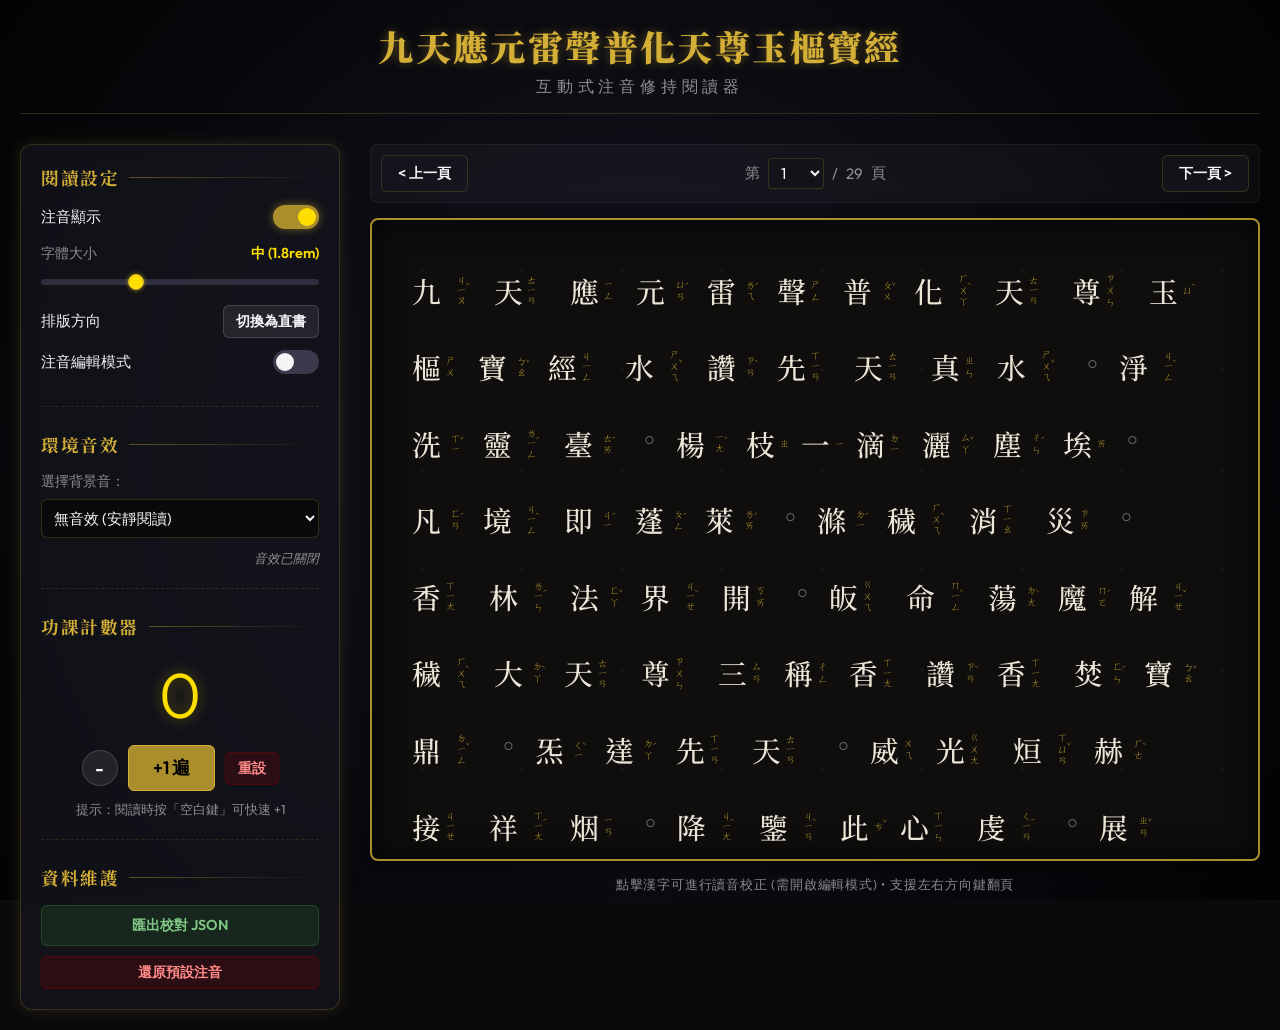
==== index.html @ ff564ecf "Add files via upload" ====
<!DOCTYPE html>
<html lang="zh-Hant">
<head>
  <meta charset="UTF-8">
  <meta name="viewport" content="width=device-width, initial-scale=1.0">
  <title>九天應元雷聲普化天尊玉樞寶經 - 互動注音閱讀器</title>
  <!-- Import Noto Serif TC for elegant traditional Chinese serif look -->
  <link rel="preconnect" href="https://fonts.googleapis.com">
  <link rel="preconnect" href="https://fonts.gstatic.com" crossorigin>
  <link href="https://fonts.googleapis.com/css2?family=Noto+Serif+TC:wght@400;600;900&family=Outfit:wght@300;400;600&display=swap" rel="stylesheet">
  <link rel="stylesheet" href="index.css">
</head>
<body>
  <!-- Ambient thunder/rain background effect -->
  <div class="ambient-bg" id="ambientBg"></div>
  <div class="lightning-flash" id="lightningFlash"></div>

  <div class="app-container">
    <header class="app-header">
      <h1 class="scripture-title">九天應元雷聲普化天尊玉樞寶經</h1>
      <p class="subtitle">互動式注音修持閱讀器</p>
    </header>

    <div class="main-layout">
      <!-- Sidebar Control Panel -->
      <aside class="control-panel">
        <div class="panel-section">
          <h3>閱讀設定</h3>
          <div class="control-group">
            <label class="switch-label">
              <span>注音顯示</span>
              <input type="checkbox" id="toggleZhuyin" checked>
              <span class="slider"></span>
            </label>
          </div>
          <div class="control-group font-size-control">
            <div class="slider-header">
              <span>字體大小</span>
              <span id="fontSizeDisplay">中 (1.8rem)</span>
            </div>
            <input type="range" id="fontSizeRange" min="1.2" max="3.0" step="0.1" value="1.8">
          </div>
          <div class="control-group">
            <label class="switch-label">
              <span>排版方向</span>
              <button id="toggleLayout" class="btn btn-secondary">切換為橫書</button>
            </label>
          </div>
          <div class="control-group">
            <label class="switch-label">
              <span>注音編輯模式</span>
              <input type="checkbox" id="toggleEditMode">
              <span class="slider"></span>
            </label>
          </div>
        </div>

        <div class="panel-section">
          <h3>環境音效</h3>
          <div class="control-group" style="display: flex; flex-direction: column; gap: 8px;">
            <label for="selectAudio" style="font-size: 0.9rem; color: var(--color-text-muted);">選擇背景音：</label>
            <select id="selectAudio" style="width: 100%; background-color: #0a0a0d; color: var(--color-text-bright); border: 1px solid var(--border-gold); border-radius: 6px; padding: 8px; outline: none; font-family: var(--font-sans); cursor: pointer; font-size: 0.95rem; transition: border-color 0.2s;">
              <option value="none">無音效 (安靜閱讀)</option>
              <option value="rain">真實雨聲 (森林細雨)</option>
              <option value="forest_stream">林間小溪 (細流潺潺)</option>
            </select>
          </div>
          <div class="audio-hint" id="audioStatus">音效已關閉</div>
        </div>

        <div class="panel-section counter-section">
          <h3>功課計數器</h3>
          <div class="counter-display" id="counterVal">0</div>
          <div class="counter-actions">
            <button id="btnDec" class="btn btn-circle" title="減少一次">-</button>
            <button id="btnInc" class="btn btn-primary btn-counter-add" title="增加一次 (快捷鍵: 空白鍵)">+1 遍</button>
            <button id="btnReset" class="btn btn-danger" title="重設計數">重設</button>
          </div>
          <div class="shortcut-tip">提示：閱讀時按「空白鍵」可快速 +1</div>
        </div>

        <div class="panel-section">
          <h3>資料維護</h3>
          <button id="btnExport" class="btn btn-success btn-full">匯出校對 JSON</button>
          <button id="btnResetData" class="btn btn-danger btn-full" style="margin-top: 10px;">還原預設注音</button>
        </div>
      </aside>

      <!-- Scripture Reader Area -->
      <main class="reader-area">
        <!-- Navigation Controls -->
        <div class="reader-nav">
          <button id="btnPrevPage" class="btn btn-nav">&lt; 上一頁</button>
          <div class="page-selector-container">
            第
            <select id="pageSelect">
              <!-- Dynamically populated -->
            </select>
            / <span id="totalPages">29</span> 頁
          </div>
          <button id="btnNextPage" class="btn btn-nav">下一頁 &gt;</button>
        </div>

        <!-- Scripture Content Container -->
        <div class="scripture-paper vertical-mode" id="scriptureContent">
          <!-- Dynamically populated with columns and ruby elements -->
          <div class="loading">正在載入經文資料...</div>
        </div>

        <div class="footer-tip">
          點擊漢字可進行讀音校正 (需開啟編輯模式) • 支援左右方向鍵翻頁
        </div>
      </main>
    </div>
  </div>

  <!-- Zhuyin Editing Dialog (Modal Popover) -->
  <div class="modal-overlay" id="editModal">
    <div class="modal-content">
      <div class="modal-header">
        <h4>校對漢字讀音</h4>
        <button class="btn-close" id="btnCancelEdit">&times;</button>
      </div>
      <div class="modal-body">
        <div class="char-preview">
          <span id="editChar" class="preview-kanji">炁</span>
          <span id="editCurrentZhuyin" class="preview-zhuyin">ㄑㄧˋ</span>
        </div>
        <div class="form-group">
          <label for="inputZhuyin">請輸入正確的注音符號 (例如 ㄑㄧˋ)：</label>
          <input type="text" id="inputZhuyin" autocomplete="off" placeholder="直接輸入注音">
        </div>
        <!-- Bopomofo helper keyboard for easy input -->
        <div class="zhuyin-keyboard">
          <div class="keyboard-row">
            <button class="key">ㄅ</button><button class="key">ㄆ</button><button class="key">ㄇ</button><button class="key">ㄈ</button>
            <button class="key">ㄉ</button><button class="key">ㄊ</button><button class="key">ㄋ</button><button class="key">ㄌ</button>
            <button class="key">ㄍ</button><button class="key">ㄎ</button><button class="key">ㄏ</button>
          </div>
          <div class="keyboard-row">
            <button class="key">ㄐ</button><button class="key">ㄑ</button><button class="key">ㄒ</button>
            <button class="key">ㄓ</button><button class="key">ㄔ</button><button class="key">ㄕ</button><button class="key">ㄖ</button>
            <button class="key">ㄗ</button><button class="key">ㄘ</button><button class="key">ㄙ</button>
          </div>
          <div class="keyboard-row">
            <button class="key font-accent">ㄧ</button><button class="key font-accent">ㄨ</button><button class="key font-accent">ㄩ</button>
            <button class="key">ㄚ</button><button class="key">ㄛ</button><button class="key">ㄜ</button><button class="key">ㄝ</button>
            <button class="key">ㄞ</button><button class="key">ㄟ</button><button class="key">ㄠ</button><button class="key">ㄡ</button>
          </div>
          <div class="keyboard-row">
            <button class="key">ㄢ</button><button class="key">ㄣ</button><button class="key">ㄤ</button><button class="key">ㄥ</button><button class="key">ㄦ</button>
            <button class="key font-tone">ˊ</button><button class="key font-tone">ˇ</button><button class="key font-tone">ˋ</button><button class="key font-tone">˙</button>
            <button class="key btn-clear">清除</button>
          </div>
        </div>
      </div>
      <div class="modal-footer">
        <button id="btnSaveEdit" class="btn btn-primary">儲存修改</button>
        <button id="btnDeleteZhuyin" class="btn btn-danger">清除注音</button>
      </div>
    </div>
  </div>

  <script src="index.js"></script>
</body>
</html>
---- index.css ----
/* Design System Variables */
:root {
  --bg-primary: #0a0a0d;
  --bg-secondary: #121218;
  --bg-card: rgba(22, 22, 30, 0.7);
  --color-gold: #d4af37;
  --color-gold-bright: #ffdf00;
  --color-gold-dim: #aa8e2c;
  --color-text-bright: #f5f5f7;
  --color-text-muted: #8e8e93;
  --color-accent-red: #8b0000;
  --color-accent-green: #2e7d32;
  --color-accent-blue: #1976d2;
  
  --border-gold: rgba(212, 175, 55, 0.2);
  --border-gold-hover: rgba(255, 223, 0, 0.4);
  --shadow-gold: 0 0 15px rgba(212, 175, 55, 0.15);
  --shadow-gold-bright: 0 0 25px rgba(255, 223, 0, 0.3);
  
  --font-serif: 'Noto Serif TC', 'Georgia', serif;
  --font-sans: 'Outfit', 'Inter', 'SF Pro TC', sans-serif;
}

/* Base Styles */
* {
  box-sizing: border-box;
  margin: 0;
  padding: 0;
}

body {
  background-color: var(--bg-primary);
  color: var(--color-text-bright);
  font-family: var(--font-sans);
  min-height: 100vh;
  overflow-x: hidden;
  position: relative;
}

/* Ambient Thunderstorm Background */
.ambient-bg {
  position: fixed;
  top: 0;
  left: 0;
  width: 100vw;
  height: 100vh;
  z-index: -2;
  background: radial-gradient(circle at 50% 50%, #151522 0%, #08080c 70%, #030305 100%);
  background-size: cover;
  transition: background 1s ease;
}

.lightning-flash {
  position: fixed;
  top: 0;
  left: 0;
  width: 100vw;
  height: 100vh;
  z-index: -1;
  background: rgba(255, 255, 240, 0.85);
  opacity: 0;
  pointer-events: none;
}

/* Lightning animation keyframe triggerable by JavaScript */
@keyframes flash-animation {
  0% { opacity: 0; }
  10% { opacity: 0.8; }
  15% { opacity: 0.2; }
  20% { opacity: 0.9; }
  45% { opacity: 0; }
  100% { opacity: 0; }
}

.lightning-flash.flash-active {
  animation: flash-animation 0.7s ease-out;
}

/* App Container Layout */
.app-container {
  display: flex;
  flex-direction: column;
  min-height: 100vh;
  max-width: 1400px;
  margin: 0 auto;
  padding: 20px;
}

/* Header Styles */
.app-header {
  text-align: center;
  margin-bottom: 30px;
  padding-bottom: 15px;
  border-bottom: 1px solid var(--border-gold);
}

.scripture-title {
  font-family: var(--font-serif);
  font-weight: 900;
  font-size: 2.2rem;
  color: var(--color-gold);
  text-shadow: 0 0 10px rgba(212, 175, 55, 0.4);
  letter-spacing: 0.15rem;
  margin-bottom: 5px;
}

.subtitle {
  font-size: 1rem;
  color: var(--color-text-muted);
  text-transform: uppercase;
  letter-spacing: 0.3rem;
}

/* Main Layout Grid */
.main-layout {
  display: grid;
  grid-template-columns: 320px 1fr;
  gap: 30px;
  align-items: start;
}

@media (max-width: 900px) {
  .main-layout {
    grid-template-columns: 1fr;
  }
}

/* Control Panel (Sidebar) */
.control-panel {
  background-color: var(--bg-card);
  border: 1px solid var(--border-gold);
  border-radius: 12px;
  padding: 20px;
  box-shadow: var(--shadow-gold);
  backdrop-filter: blur(10px);
}

.panel-section {
  margin-bottom: 25px;
  padding-bottom: 20px;
  border-bottom: 1px dashed rgba(212, 175, 55, 0.15);
}

.panel-section:last-child {
  margin-bottom: 0;
  padding-bottom: 0;
  border-bottom: none;
}

.panel-section h3 {
  font-family: var(--font-serif);
  color: var(--color-gold);
  font-size: 1.1rem;
  margin-bottom: 15px;
  letter-spacing: 0.1rem;
  display: flex;
  align-items: center;
}

.panel-section h3::after {
  content: '';
  flex-grow: 1;
  height: 1px;
  background: linear-gradient(to right, rgba(212, 175, 55, 0.4), transparent);
  margin-left: 10px;
}

.control-group {
  margin-bottom: 12px;
}

/* Switch & Controls */
.switch-label {
  display: flex;
  justify-content: space-between;
  align-items: center;
  cursor: pointer;
  font-size: 0.95rem;
  color: var(--color-text-bright);
  user-select: none;
}

/* Toggle switches style */
input[type="checkbox"] {
  display: none;
}

.slider {
  position: relative;
  display: inline-block;
  width: 46px;
  height: 24px;
  background-color: #3a3a4c;
  border-radius: 34px;
  transition: 0.3s;
}

.slider::before {
  position: absolute;
  content: "";
  height: 18px;
  width: 18px;
  left: 3px;
  bottom: 3px;
  background-color: var(--color-text-bright);
  border-radius: 50%;
  transition: 0.3s;
}

input:checked + .slider {
  background-color: var(--color-gold-dim);
  box-shadow: 0 0 8px rgba(212, 175, 55, 0.5);
}

input:checked + .slider::before {
  transform: translateX(22px);
  background-color: var(--color-gold-bright);
}

/* Chanting Counter Panel */
.counter-section {
  text-align: center;
}

.counter-display {
  font-family: var(--font-sans);
  font-size: 4rem;
  font-weight: 300;
  color: var(--color-gold-bright);
  text-shadow: 0 0 15px rgba(255, 223, 0, 0.4);
  margin: 10px 0;
  letter-spacing: -0.05rem;
}

.counter-actions {
  display: flex;
  gap: 10px;
  justify-content: center;
  align-items: center;
  margin-bottom: 10px;
}

.shortcut-tip {
  font-size: 0.8rem;
  color: var(--color-text-muted);
  margin-top: 8px;
}

.audio-hint {
  font-size: 0.8rem;
  color: var(--color-text-muted);
  margin-top: 5px;
  text-align: right;
  font-style: italic;
}

/* Buttons style */
.btn {
  font-family: var(--font-sans);
  font-weight: 600;
  border-radius: 6px;
  border: 1px solid transparent;
  cursor: pointer;
  transition: all 0.2s ease;
  outline: none;
  font-size: 0.9rem;
}

.btn-full {
  width: 100%;
  padding: 10px 15px;
}

.btn-primary {
  background-color: var(--color-gold-dim);
  color: #000;
  border-color: var(--color-gold);
}

.btn-primary:hover {
  background-color: var(--color-gold-bright);
  box-shadow: var(--shadow-gold-bright);
}

.btn-secondary {
  background-color: rgba(255, 255, 255, 0.08);
  color: var(--color-text-bright);
  border-color: rgba(255, 255, 255, 0.15);
  padding: 6px 12px;
}

.btn-secondary:hover {
  background-color: rgba(255, 255, 255, 0.15);
}

.btn-danger {
  background-color: rgba(139, 0, 0, 0.2);
  color: #ff8888;
  border-color: rgba(139, 0, 0, 0.4);
  padding: 6px 12px;
}

.btn-danger:hover {
  background-color: rgba(139, 0, 0, 0.4);
}

.btn-success {
  background-color: rgba(46, 125, 50, 0.2);
  color: #81c784;
  border-color: rgba(46, 125, 50, 0.4);
}

.btn-success:hover {
  background-color: rgba(46, 125, 50, 0.4);
}

.btn-circle {
  width: 36px;
  height: 36px;
  border-radius: 50%;
  display: flex;
  align-items: center;
  justify-content: center;
  font-size: 1.2rem;
  background-color: rgba(255, 255, 255, 0.08);
  color: var(--color-text-bright);
  border-color: rgba(255, 255, 255, 0.15);
}

.btn-circle:hover {
  background-color: rgba(255, 255, 255, 0.15);
}

.btn-counter-add {
  padding: 10px 24px;
  font-size: 1.1rem;
}

/* Reader Area */
.reader-area {
  display: flex;
  flex-direction: column;
  height: calc(100vh - 150px);
  min-height: 550px;
}

@media (max-width: 900px) {
  .reader-area {
    height: auto;
  }
}

.reader-nav {
  display: flex;
  justify-content: space-between;
  align-items: center;
  margin-bottom: 15px;
  background-color: rgba(255, 255, 255, 0.03);
  padding: 10px;
  border-radius: 8px;
  border: 1px solid rgba(255, 255, 255, 0.05);
}

.btn-nav {
  background-color: var(--bg-card);
  color: var(--color-text-bright);
  border-color: var(--border-gold);
  padding: 8px 16px;
}

.btn-nav:hover {
  border-color: var(--color-gold-bright);
  color: var(--color-gold-bright);
}

.page-selector-container {
  display: flex;
  align-items: center;
  gap: 8px;
  font-size: 0.95rem;
  color: var(--color-text-muted);
}

#pageSelect {
  background-color: #121218;
  color: var(--color-text-bright);
  border: 1px solid var(--border-gold);
  border-radius: 4px;
  padding: 4px 8px;
  outline: none;
  font-family: var(--font-sans);
  font-size: 0.95rem;
  cursor: pointer;
}

#pageSelect:focus {
  border-color: var(--color-gold-bright);
}

/* Scripture Paper - The Reading Material */
.scripture-paper {
  flex-grow: 1;
  background: #0f0e0c url('data:image/svg+xml;utf8,<svg xmlns="http://www.w3.org/2000/svg" width="100" height="100" viewBox="0 0 100 100"><rect fill="%230f0e0c" width="100" height="100"/><circle cx="50" cy="50" r="1.5" fill="%231a1916"/></svg>') repeat;
  border: 2px solid var(--color-gold-dim);
  border-radius: 8px;
  padding: 30px 40px;
  overflow: auto;
  box-shadow: inset 0 0 30px rgba(0, 0, 0, 0.8), 0 5px 25px rgba(0, 0, 0, 0.5);
  position: relative;
  transition: all 0.3s ease;
  user-select: none;
}

/* Vertical and Horizontal Mode layouts */
.scripture-paper.vertical-mode {
  writing-mode: vertical-rl;
  text-orientation: upright;
  display: flex;
  flex-direction: row-reverse;
  justify-content: flex-start;
  align-content: flex-start;
  gap: 24px;
  line-height: 2.2;
}

.scripture-paper.horizontal-mode {
  writing-mode: horizontal-tb;
  display: block;
  line-height: 2.5;
}

/* Loading placeholder */
.loading {
  font-family: var(--font-serif);
  color: var(--color-text-muted);
  font-size: 1.2rem;
  text-align: center;
  position: absolute;
  top: 50%;
  left: 50%;
  transform: translate(-50%, -50%);
  writing-mode: horizontal-tb;
}

/* Vertical Columns */
.scripture-column {
  display: flex;
  flex-direction: column;
  align-items: center;
  min-height: 100%;
}

.horizontal-mode .scripture-column {
  display: inline;
}

/* Punctuation styles */
.scripture-char.punctuation {
  color: var(--color-text-muted);
  opacity: 0.7;
}

/* Ruby Text & Character Alignment styling */
.scripture-char {
  font-family: var(--font-serif);
  font-size: var(--scripture-font-size, 1.8rem);
  font-weight: 500;
  display: inline-block;
  cursor: default;
  transition: color 0.15s ease, transform 0.15s ease;
  color: #ece6d8;
  position: relative;
  text-align: center;
}

/* Layout modifications for horizontal reading */
.horizontal-mode .scripture-char {
  font-size: var(--scripture-font-size, 1.8rem);
  margin-right: 12px;
}

.scripture-char:hover {
  color: var(--color-gold-bright);
}

/* Styling for Edit Mode clickable state */
.edit-active .scripture-char:not(.punctuation) {
  cursor: pointer;
  border-bottom: 1px dashed var(--color-gold);
}

.edit-active .scripture-char:not(.punctuation):hover {
  background-color: rgba(212, 175, 55, 0.15);
  transform: scale(1.05);
  box-shadow: 0 0 5px rgba(212, 175, 55, 0.3);
  border-radius: 4px;
}

/* Ruby Tag (Zhuyin) layout rules */
ruby {
  ruby-position: over; /* Horizontal */
  ruby-align: center;
}

/* Firefox / Safari support */
.vertical-mode ruby {
  ruby-position: right; /* Vertical right side */
}

rt {
  font-family: var(--font-serif);
  font-size: 0.38em;
  font-weight: 400;
  color: var(--color-gold-dim);
  letter-spacing: -0.02rem;
  user-select: none;
  transition: opacity 0.2s ease;
}

.vertical-mode rt {
  writing-mode: horizontal-tb;
  text-orientation: mixed;
  display: inline-block;
  padding-left: 4px;
}

.horizontal-mode ruby {
  display: inline-flex;
  flex-direction: row;
  align-items: center;
  vertical-align: middle;
}

.horizontal-mode rt {
  writing-mode: horizontal-tb;
  text-orientation: mixed;
  display: inline-block;
  padding-left: 3px;
}

/* Hide zhuyin trigger class */
.hide-zhuyin rt {
  opacity: 0;
  visibility: hidden;
}

/* Footer layout */
.footer-tip {
  text-align: center;
  font-size: 0.8rem;
  color: var(--color-text-muted);
  margin-top: 15px;
  letter-spacing: 0.05rem;
}

/* Modal dialog popup overlay */
.modal-overlay {
  position: fixed;
  top: 0;
  left: 0;
  width: 100vw;
  height: 100vh;
  background-color: rgba(0, 0, 0, 0.8);
  backdrop-filter: blur(5px);
  z-index: 100;
  display: flex;
  align-items: center;
  justify-content: center;
  opacity: 0;
  pointer-events: none;
  transition: opacity 0.25s ease;
}

.modal-overlay.open {
  opacity: 1;
  pointer-events: auto;
}

.modal-content {
  background-color: var(--bg-secondary);
  border: 1px solid var(--color-gold);
  border-radius: 12px;
  width: 480px;
  max-width: 90%;
  box-shadow: var(--shadow-gold-bright);
  display: flex;
  flex-direction: column;
  overflow: hidden;
  animation: modal-enter 0.3s cubic-bezier(0.16, 1, 0.3, 1);
}

@keyframes modal-enter {
  0% { transform: scale(0.9) translateY(20px); opacity: 0; }
  100% { transform: scale(1) translateY(0); opacity: 1; }
}

.modal-header {
  padding: 15px 20px;
  border-bottom: 1px solid rgba(212, 175, 55, 0.2);
  display: flex;
  justify-content: space-between;
  align-items: center;
}

.modal-header h4 {
  font-family: var(--font-serif);
  color: var(--color-gold-bright);
  font-size: 1.1rem;
  letter-spacing: 0.05rem;
}

.btn-close {
  background: none;
  border: none;
  color: var(--color-text-muted);
  font-size: 1.5rem;
  cursor: pointer;
  transition: color 0.15s;
}

.btn-close:hover {
  color: var(--color-text-bright);
}

.modal-body {
  padding: 20px;
}

.char-preview {
  display: flex;
  align-items: center;
  justify-content: center;
  gap: 15px;
  margin-bottom: 20px;
  background-color: rgba(255, 255, 255, 0.02);
  padding: 15px;
  border-radius: 8px;
  border: 1px solid rgba(255, 255, 255, 0.05);
}

.preview-kanji {
  font-family: var(--font-serif);
  font-size: 3rem;
  color: var(--color-text-bright);
}

.preview-zhuyin {
  font-family: var(--font-serif);
  font-size: 1.8rem;
  color: var(--color-gold);
}

.form-group {
  margin-bottom: 15px;
}

.form-group label {
  display: block;
  font-size: 0.9rem;
  color: var(--color-text-muted);
  margin-bottom: 8px;
}

#inputZhuyin {
  width: 100%;
  padding: 10px 12px;
  background-color: #0a0a0d;
  border: 1px solid rgba(212, 175, 55, 0.3);
  border-radius: 6px;
  color: var(--color-text-bright);
  font-family: var(--font-serif);
  font-size: 1.2rem;
  outline: none;
  letter-spacing: 0.1rem;
  transition: border-color 0.2s;
}

#inputZhuyin:focus {
  border-color: var(--color-gold-bright);
  box-shadow: 0 0 5px rgba(255, 223, 0, 0.2);
}

/* Bopomofo helper keyboard grid */
.zhuyin-keyboard {
  display: flex;
  flex-direction: column;
  gap: 5px;
  margin-top: 15px;
}

.keyboard-row {
  display: flex;
  gap: 5px;
  justify-content: center;
}

.key {
  background-color: rgba(255, 255, 255, 0.05);
  border: 1px solid rgba(255, 255, 255, 0.1);
  color: var(--color-text-bright);
  border-radius: 4px;
  padding: 6px 0;
  flex-grow: 1;
  font-family: var(--font-serif);
  font-size: 0.95rem;
  cursor: pointer;
  transition: all 0.15s;
  user-select: none;
  min-width: 28px;
  text-align: center;
}

.key:hover {
  background-color: rgba(212, 175, 55, 0.2);
  border-color: var(--color-gold);
  color: var(--color-gold-bright);
}

.key.font-accent {
  background-color: rgba(25, 118, 210, 0.15);
  border-color: rgba(25, 118, 210, 0.3);
}

.key.font-tone {
  background-color: rgba(139, 0, 0, 0.15);
  border-color: rgba(139, 0, 0, 0.3);
  color: #ff8888;
}

.key.btn-clear {
  background-color: rgba(255, 255, 255, 0.1);
  font-size: 0.8rem;
  flex-grow: 2;
}

.modal-footer {
  padding: 15px 20px;
  border-top: 1px solid rgba(212, 175, 55, 0.2);
  display: flex;
  gap: 10px;
  justify-content: flex-end;
}

.modal-footer .btn {
  padding: 8px 16px;
}

/* --- Traditional Zhuyin Tone Layout System --- */
.zhuyin-wrapper {
  display: inline-flex;
}

/* 二三四聲：注音字母在左（垂直排），聲調符號在右 */
.zhuyin-wrapper.tone-normal-layout {
  flex-direction: row;
  align-items: center;
  justify-content: center;
}

/* 輕聲：聲調符號在最上方，注音字母在下方 */
.zhuyin-wrapper.tone-light-layout {
  flex-direction: column;
  align-items: center;
  justify-content: flex-start;
}

.zhuyin-letters {
  writing-mode: vertical-rl;
  text-orientation: upright;
  line-height: 1.0;
  letter-spacing: 0.05em;
}

.zhuyin-tone {
  font-family: var(--font-serif);
  font-size: 0.85em; /* 聲調稍微縮小配合比例 */
  line-height: 1.0;
  user-select: none;
}

/* 二三四聲微調：讓聲調向左貼近，且縱向微幅偏上（符合台灣教科書習慣） */
.zhuyin-wrapper.tone-normal-layout .zhuyin-tone {
  margin-left: -1px;
  margin-top: -0.45em;
}

/* 輕聲微調：讓小圓點貼近首字頭頂 */
.zhuyin-wrapper.tone-light-layout .zhuyin-tone {
  margin-bottom: -1px;
  line-height: 0.5;
  font-size: 0.8em;
}

/* Range input font-size slider UI */
.font-size-control {
  margin-top: 15px;
  display: flex;
  flex-direction: column;
  gap: 8px;
}

.slider-header {
  display: flex;
  justify-content: space-between;
  font-size: 0.9rem;
  color: var(--color-text-muted);
}

#fontSizeDisplay {
  color: var(--color-gold-bright);
  font-weight: 600;
}

input[type="range"] {
  -webkit-appearance: none;
  appearance: none;
  width: 100%;
  height: 6px;
  background: #2e2e3e;
  border-radius: 3px;
  outline: none;
  margin: 8px 0;
  cursor: pointer;
}

input[type="range"]::-webkit-slider-thumb {
  -webkit-appearance: none;
  appearance: none;
  width: 16px;
  height: 16px;
  border-radius: 50%;
  background: var(--color-gold-bright);
  border: 1px solid var(--color-gold);
  box-shadow: 0 0 5px rgba(255, 223, 0, 0.5);
  transition: transform 0.1s;
}

input[type="range"]::-webkit-slider-thumb:hover {
  transform: scale(1.25);
}
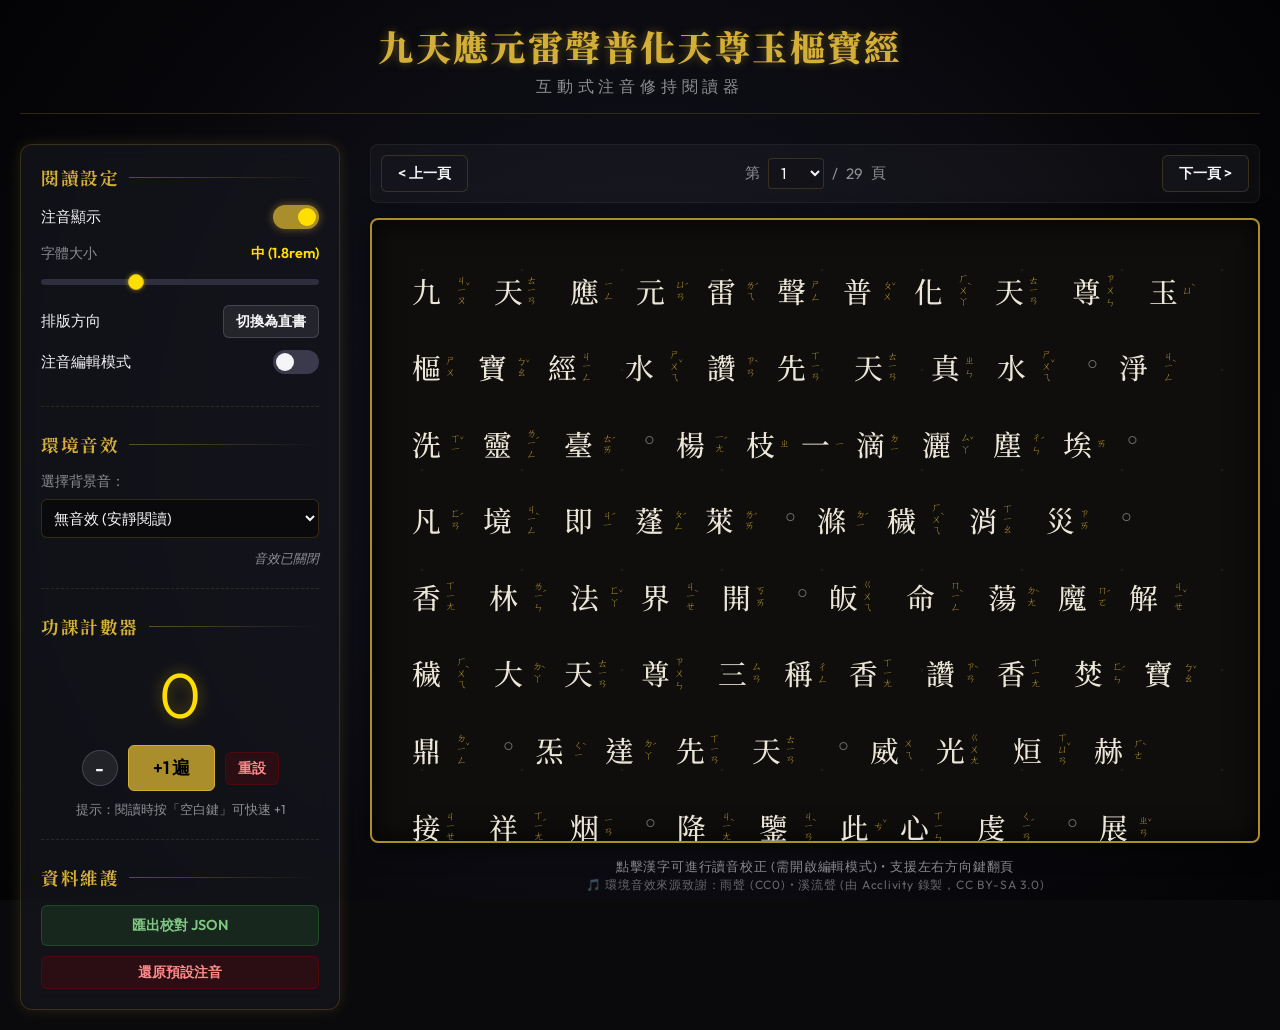
==== commit 143113ef: "Add files via upload" ====
--- a/index.html
+++ b/index.html
@@ -108,7 +108,10 @@
         </div>
 
         <div class="footer-tip">
-          點擊漢字可進行讀音校正 (需開啟編輯模式) • 支援左右方向鍵翻頁
+          點擊漢字可進行讀音校正 (需開啟編輯模式) • 支援左右方向鍵翻頁<br>
+          <span style="font-size: 0.75rem; color: var(--color-text-muted); opacity: 0.7;">
+            🎵 環境音效來源致謝：雨聲 (CC0) • 溪流聲 (由 Acclivity 錄製，CC BY-SA 3.0)
+          </span>
         </div>
       </main>
     </div>
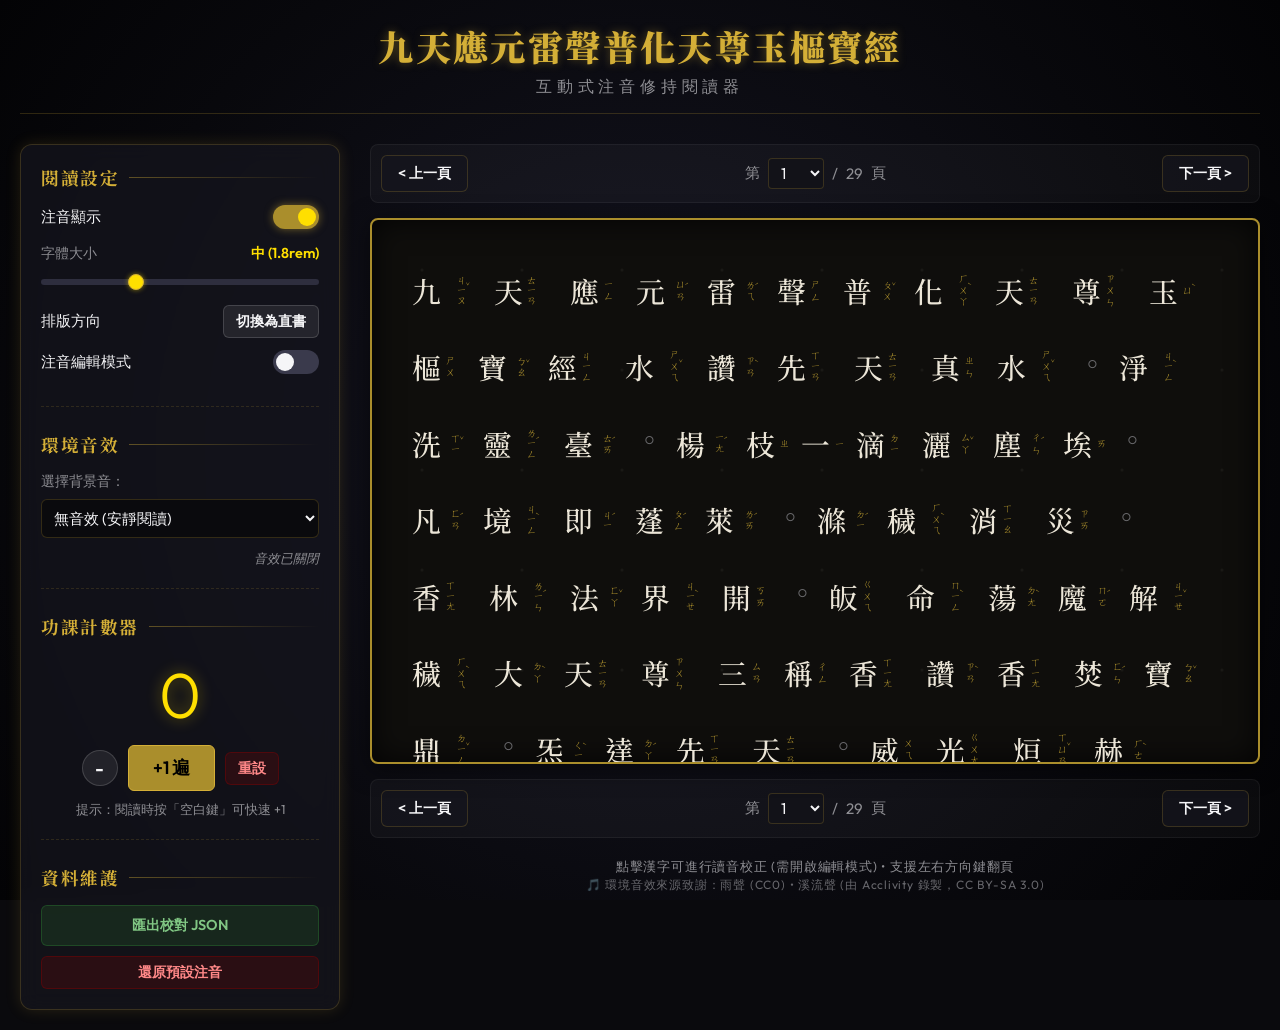
==== commit 980e6250: "Add files via upload" ====
--- a/index.html
+++ b/index.html
@@ -107,6 +107,19 @@
           <div class="loading">正在載入經文資料...</div>
         </div>
 
+        <!-- Bottom Navigation Controls -->
+        <div class="reader-nav reader-nav-bottom" style="margin-top: 15px; margin-bottom: 5px;">
+          <button id="btnPrevPageBottom" class="btn btn-nav">&lt; 上一頁</button>
+          <div class="page-selector-container">
+            第
+            <select id="pageSelectBottom">
+              <!-- Dynamically populated -->
+            </select>
+            / <span id="totalPagesBottom">29</span> 頁
+          </div>
+          <button id="btnNextPageBottom" class="btn btn-nav">下一頁 &gt;</button>
+        </div>
+
         <div class="footer-tip">
           點擊漢字可進行讀音校正 (需開啟編輯模式) • 支援左右方向鍵翻頁<br>
           <span style="font-size: 0.75rem; color: var(--color-text-muted); opacity: 0.7;">
--- a/index.css
+++ b/index.css
@@ -381,7 +381,7 @@
   color: var(--color-text-muted);
 }
 
-#pageSelect {
+#pageSelect, #pageSelectBottom {
   background-color: #121218;
   color: var(--color-text-bright);
   border: 1px solid var(--border-gold);
@@ -393,7 +393,7 @@
   cursor: pointer;
 }
 
-#pageSelect:focus {
+#pageSelect:focus, #pageSelectBottom:focus {
   border-color: var(--color-gold-bright);
 }
 
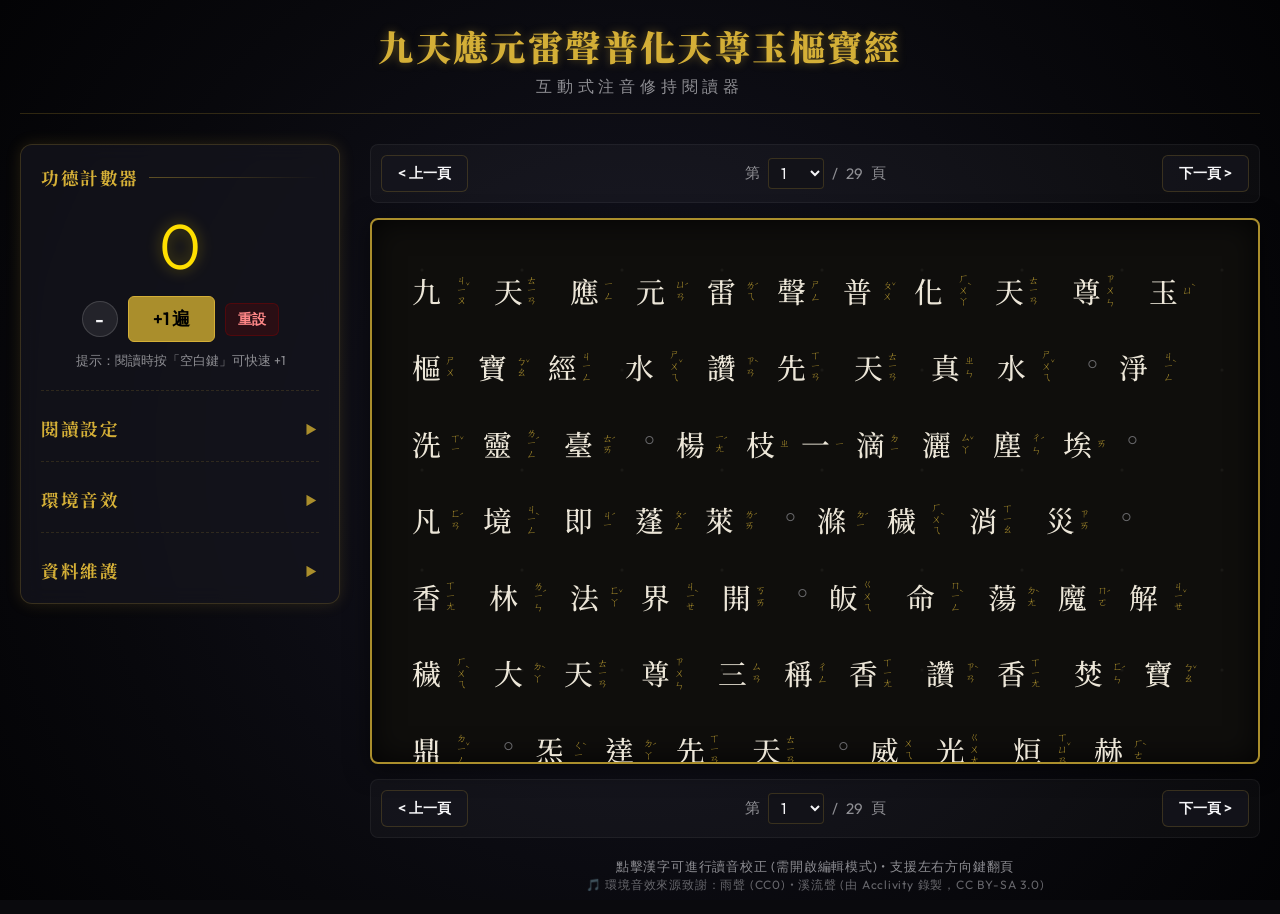
==== commit 2106a609: "Add files via upload" ====
--- a/index.html
+++ b/index.html
@@ -24,52 +24,9 @@
     <div class="main-layout">
       <!-- Sidebar Control Panel -->
       <aside class="control-panel">
-        <div class="panel-section">
-          <h3>閱讀設定</h3>
-          <div class="control-group">
-            <label class="switch-label">
-              <span>注音顯示</span>
-              <input type="checkbox" id="toggleZhuyin" checked>
-              <span class="slider"></span>
-            </label>
-          </div>
-          <div class="control-group font-size-control">
-            <div class="slider-header">
-              <span>字體大小</span>
-              <span id="fontSizeDisplay">中 (1.8rem)</span>
-            </div>
-            <input type="range" id="fontSizeRange" min="1.2" max="3.0" step="0.1" value="1.8">
-          </div>
-          <div class="control-group">
-            <label class="switch-label">
-              <span>排版方向</span>
-              <button id="toggleLayout" class="btn btn-secondary">切換為橫書</button>
-            </label>
-          </div>
-          <div class="control-group">
-            <label class="switch-label">
-              <span>注音編輯模式</span>
-              <input type="checkbox" id="toggleEditMode">
-              <span class="slider"></span>
-            </label>
-          </div>
-        </div>
-
-        <div class="panel-section">
-          <h3>環境音效</h3>
-          <div class="control-group" style="display: flex; flex-direction: column; gap: 8px;">
-            <label for="selectAudio" style="font-size: 0.9rem; color: var(--color-text-muted);">選擇背景音：</label>
-            <select id="selectAudio" style="width: 100%; background-color: #0a0a0d; color: var(--color-text-bright); border: 1px solid var(--border-gold); border-radius: 6px; padding: 8px; outline: none; font-family: var(--font-sans); cursor: pointer; font-size: 0.95rem; transition: border-color 0.2s;">
-              <option value="none">無音效 (安靜閱讀)</option>
-              <option value="rain">真實雨聲 (森林細雨)</option>
-              <option value="forest_stream">林間小溪 (細流潺潺)</option>
-            </select>
-          </div>
-          <div class="audio-hint" id="audioStatus">音效已關閉</div>
-        </div>
-
+        <!-- 1. 功德計數器 (最上方，不可摺疊) -->
         <div class="panel-section counter-section">
-          <h3>功課計數器</h3>
+          <h3>功德計數器</h3>
           <div class="counter-display" id="counterVal">0</div>
           <div class="counter-actions">
             <button id="btnDec" class="btn btn-circle" title="減少一次">-</button>
@@ -79,10 +36,64 @@
           <div class="shortcut-tip">提示：閱讀時按「空白鍵」可快速 +1</div>
         </div>
 
-        <div class="panel-section">
-          <h3>資料維護</h3>
-          <button id="btnExport" class="btn btn-success btn-full">匯出校對 JSON</button>
-          <button id="btnResetData" class="btn btn-danger btn-full" style="margin-top: 10px;">還原預設注音</button>
+        <!-- 2. 閱讀設定 (可摺疊，預設收合) -->
+        <div class="panel-section collapsible">
+          <h3 class="collapsible-trigger">閱讀設定 <span class="arrow">▶</span></h3>
+          <div class="collapsible-content">
+            <div class="control-group">
+              <label class="switch-label">
+                <span>注音顯示</span>
+                <input type="checkbox" id="toggleZhuyin" checked>
+                <span class="slider"></span>
+              </label>
+            </div>
+            <div class="control-group font-size-control">
+              <div class="slider-header">
+                <span>字體大小</span>
+                <span id="fontSizeDisplay">中 (1.8rem)</span>
+              </div>
+              <input type="range" id="fontSizeRange" min="1.2" max="3.0" step="0.1" value="1.8">
+            </div>
+            <div class="control-group">
+              <label class="switch-label">
+                <span>排版方向</span>
+                <button id="toggleLayout" class="btn btn-secondary">切換為橫書</button>
+              </label>
+            </div>
+            <div class="control-group">
+              <label class="switch-label">
+                <span>注音編輯模式</span>
+                <input type="checkbox" id="toggleEditMode">
+                <span class="slider"></span>
+              </label>
+            </div>
+          </div>
+        </div>
+
+        <!-- 3. 環境音效 (可摺疊，預設收合) -->
+        <div class="panel-section collapsible audio-section">
+          <h3 class="collapsible-trigger">環境音效 <span class="arrow">▶</span></h3>
+          <div class="collapsible-content">
+            <div class="control-group" style="display: flex; flex-direction: column; gap: 8px;">
+              <label for="selectAudio" style="font-size: 0.9rem; color: var(--color-text-muted);">選擇背景音：</label>
+              <select id="selectAudio" style="width: 100%; background-color: #0a0a0d; color: var(--color-text-bright); border: 1px solid var(--border-gold); border-radius: 6px; padding: 8px; outline: none; font-family: var(--font-sans); cursor: pointer; font-size: 0.95rem; transition: border-color 0.2s;">
+                <option value="none">無音效 (安靜閱讀)</option>
+                <option value="rain">真實雨聲 (森林細雨)</option>
+                <option value="forest_stream">林間小溪 (細流潺潺)</option>
+                <option value="muyu">木魚敲擊 (靜心誦經)</option>
+              </select>
+            </div>
+            <div class="audio-hint" id="audioStatus">音效已關閉</div>
+          </div>
+        </div>
+
+        <!-- 4. 資料維護 (可摺疊，預設收合) -->
+        <div class="panel-section collapsible">
+          <h3 class="collapsible-trigger">資料維護 <span class="arrow">▶</span></h3>
+          <div class="collapsible-content">
+            <button id="btnExport" class="btn btn-success btn-full">匯出校對 JSON</button>
+            <button id="btnResetData" class="btn btn-danger btn-full" style="margin-top: 10px;">還原預設注音</button>
+          </div>
         </div>
       </aside>
 
--- a/index.css
+++ b/index.css
@@ -838,3 +838,48 @@
 input[type="range"]::-webkit-slider-thumb:hover {
   transform: scale(1.25);
 }
+
+/* Collapsible Sections in Sidebar */
+.panel-section.collapsible .collapsible-trigger {
+  cursor: pointer;
+  user-select: none;
+  display: flex;
+  justify-content: space-between;
+  align-items: center;
+  margin-bottom: 0;
+  transition: color 0.2s ease;
+}
+
+.panel-section.collapsible .collapsible-trigger:hover {
+  color: var(--color-gold-bright);
+}
+
+.panel-section.collapsible .collapsible-trigger::after {
+  display: none;
+}
+
+.panel-section.collapsible .arrow {
+  font-size: 0.75rem;
+  color: var(--color-gold-dim);
+  transition: transform 0.3s ease, color 0.3s ease;
+  display: inline-block;
+}
+
+.panel-section.collapsible .collapsible-content {
+  max-height: 0;
+  overflow: hidden;
+  opacity: 0;
+  padding-top: 0;
+  transition: max-height 0.3s ease-out, opacity 0.2s ease-out, padding 0.3s ease-out;
+}
+
+.panel-section.collapsible.active .collapsible-content {
+  max-height: 400px;
+  opacity: 1;
+  padding-top: 15px;
+}
+
+.panel-section.collapsible.active .arrow {
+  transform: rotate(90deg);
+  color: var(--color-gold-bright);
+}
